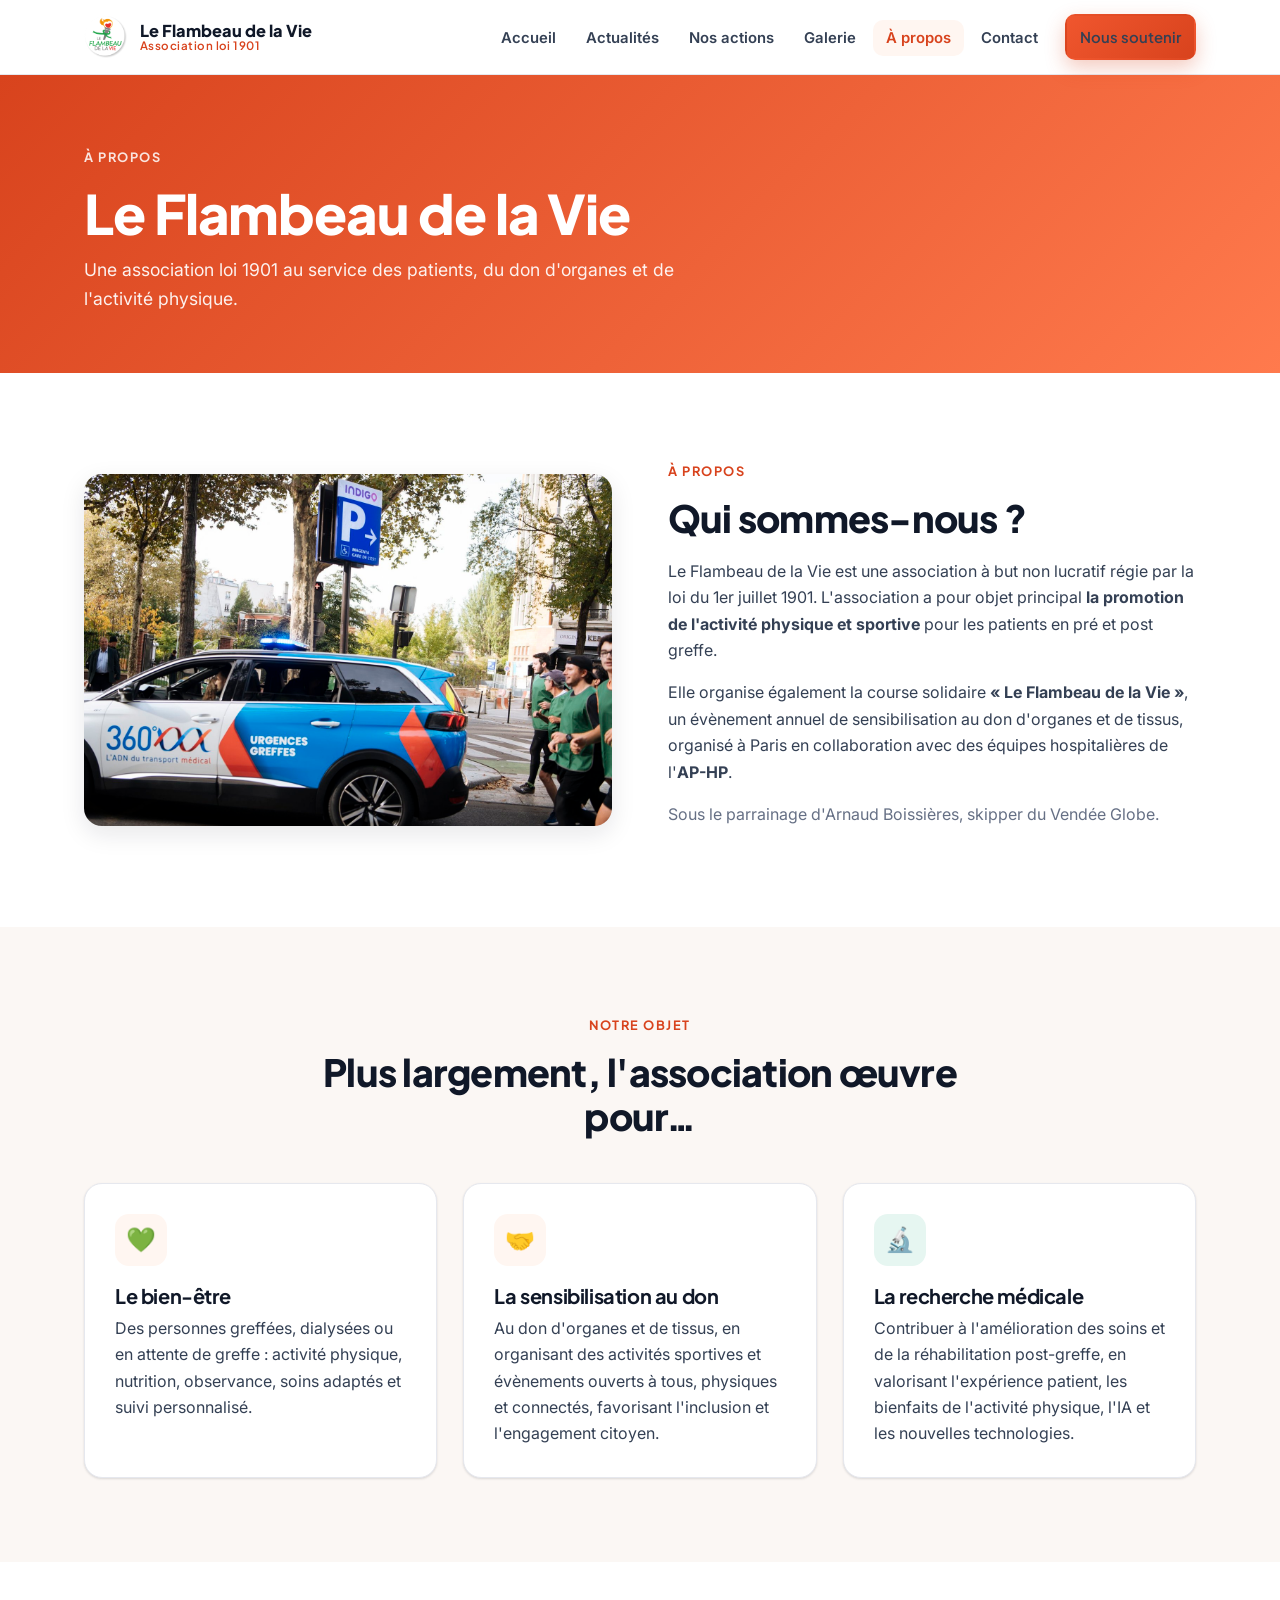
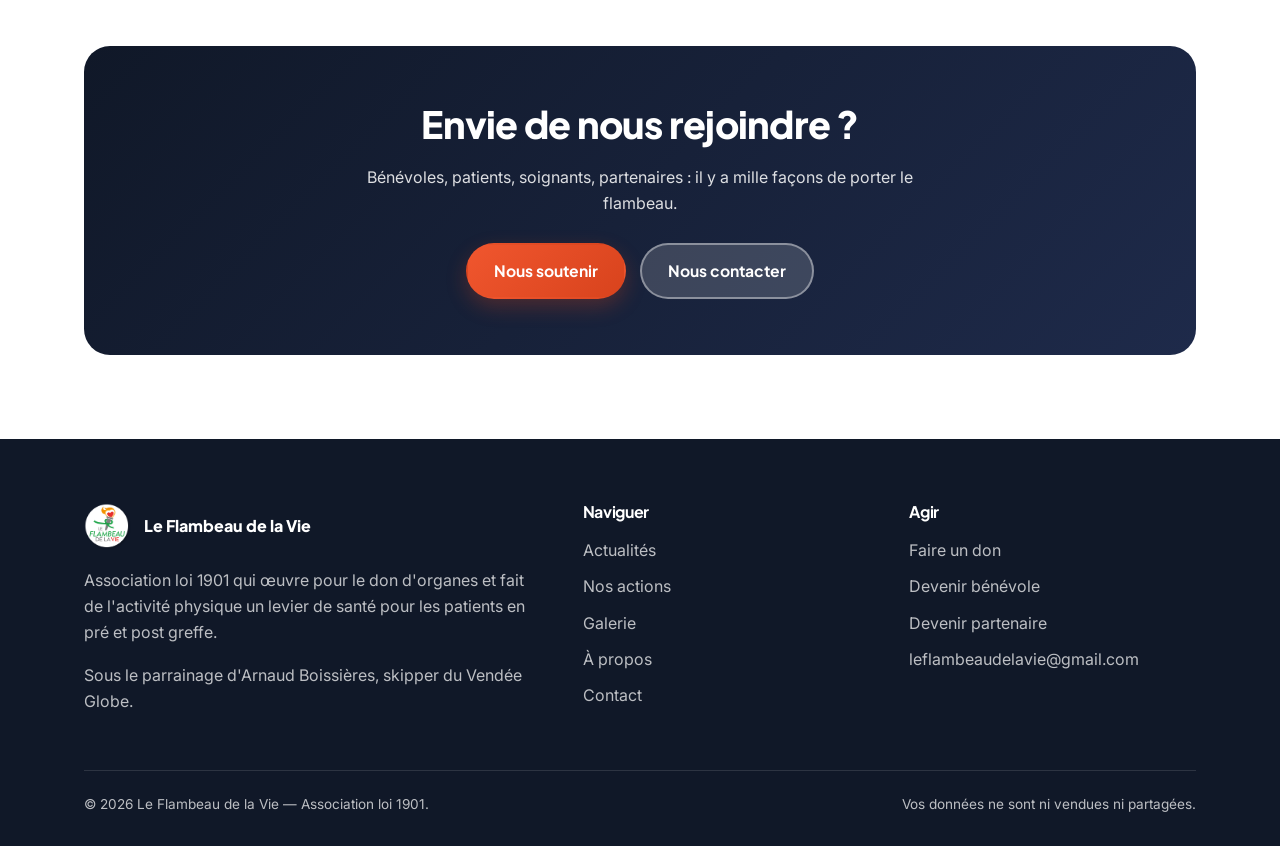
==== a-propos.html @ 1d59822c "Build modern static site for Le Flambeau de la Vie Rebuild leflambeaudelavie.fr as a responsive mult" ====
<!DOCTYPE html>
<html lang="fr">
<head>
<meta charset="UTF-8">
<meta name="viewport" content="width=device-width, initial-scale=1.0">
<title>À propos — Le Flambeau de la Vie</title>
<meta name="description" content="Le Flambeau de la Vie est une association loi 1901 dédiée à l'activité physique et au don d'organes pour les patients en pré et post greffe.">
<link rel="preconnect" href="https://fonts.googleapis.com">
<link rel="preconnect" href="https://fonts.gstatic.com" crossorigin>
<link href="https://fonts.googleapis.com/css2?family=Inter:wght@400;500;600;700&family=Plus+Jakarta+Sans:wght@600;700;800&display=swap" rel="stylesheet">
<link rel="stylesheet" href="assets/css/style.css">
<link rel="icon" href="assets/images/logo_Le_flambeau_de_la_vie_cercle.png">
</head>
<body>
<header class="site-header">
  <nav class="nav container">
    <a class="brand" href="index.html">
      <img src="assets/images/logo_Le_flambeau_de_la_vie_cercle.png" alt="Logo Le Flambeau de la Vie">
      <span>Le Flambeau de la Vie<small>Association loi 1901</small></span>
    </a>
    <button class="nav-toggle" aria-label="Menu"><span></span><span></span><span></span></button>
    <ul class="nav-links">
      <li><a href="index.html">Accueil</a></li>
      <li><a href="actualites.html">Actualités</a></li>
      <li><a href="actions.html">Nos actions</a></li>
      <li><a href="galerie.html">Galerie</a></li>
      <li><a href="a-propos.html" class="active">À propos</a></li>
      <li><a href="contact.html">Contact</a></li>
      <li class="nav-cta"><a class="btn btn--primary" href="nous-soutenir.html">Nous soutenir</a></li>
    </ul>
  </nav>
</header>
<section class="banner">
  <div class="container">
    <span class="eyebrow">À propos</span>
    <h1>Le Flambeau de la Vie</h1>
    <p>Une association loi 1901 au service des patients, du don d'organes et de l'activité physique.</p>
  </div>
</section>
<section class="section">
  <div class="container split reveal">
    <div class="split__media"><img src="assets/images/sans_titre_69_sur_209.jpg" alt="Course dans une rue de Paris"></div>
    <div>
      <span class="eyebrow">À propos</span>
      <h2>Qui sommes-nous ?</h2>
      <p>Le Flambeau de la Vie est une association à but non lucratif régie par la loi du 1er juillet 1901. L'association a pour objet principal <strong>la promotion de l'activité physique et sportive</strong> pour les patients en pré et post greffe.</p>
      <p>Elle organise également la course solidaire <strong>« Le Flambeau de la Vie »</strong>, un évènement annuel de sensibilisation au don d'organes et de tissus, organisé à Paris en collaboration avec des équipes hospitalières de l'<strong>AP-HP</strong>.</p>
      <p style="color:var(--ink-500);">Sous le parrainage d'Arnaud Boissières, skipper du Vendée Globe.</p>
    </div>
  </div>
</section>

<section class="section section--soft">
  <div class="container">
    <div class="center reveal" style="max-width:640px;margin:0 auto 46px;">
      <span class="eyebrow">Notre objet</span>
      <h2>Plus largement, l'association œuvre pour…</h2>
    </div>
    <div class="grid grid-3 reveal">
      <article class="card">
        <div class="icon">💚</div>
        <h3>Le bien-être</h3>
        <p>Des personnes greffées, dialysées ou en attente de greffe : activité physique, nutrition, observance, soins adaptés et suivi personnalisé.</p>
      </article>
      <article class="card">
        <div class="icon">🤝</div>
        <h3>La sensibilisation au don</h3>
        <p>Au don d'organes et de tissus, en organisant des activités sportives et évènements ouverts à tous, physiques et connectés, favorisant l'inclusion et l'engagement citoyen.</p>
      </article>
      <article class="card card--teal">
        <div class="icon">🔬</div>
        <h3>La recherche médicale</h3>
        <p>Contribuer à l'amélioration des soins et de la réhabilitation post-greffe, en valorisant l'expérience patient, les bienfaits de l'activité physique, l'IA et les nouvelles technologies.</p>
      </article>
    </div>
  </div>
</section>

<section class="section">
  <div class="container">
    <div class="cta-band reveal">
      <h2>Envie de nous rejoindre ?</h2>
      <p>Bénévoles, patients, soignants, partenaires : il y a mille façons de porter le flambeau.</p>
      <div class="hero__actions">
        <a class="btn btn--primary" href="nous-soutenir.html">Nous soutenir</a>
        <a class="btn btn--light" href="contact.html">Nous contacter</a>
      </div>
    </div>
  </div>
</section>
<footer class="site-footer">
  <div class="container">
    <div class="footer-grid">
      <div>
        <div class="footer-brand">
          <img src="assets/images/logo_Le_flambeau_de_la_vie_cercle.png" alt="Logo">
          <span>Le Flambeau de la Vie</span>
        </div>
        <p>Association loi 1901 qui œuvre pour le don d'organes et fait de l'activité physique un levier de santé pour les patients en pré et post greffe.</p>
        <p>Sous le parrainage d'Arnaud Boissières, skipper du Vendée Globe.</p>
      </div>
      <div>
        <h4>Naviguer</h4>
        <ul class="footer-links">
          <li><a href="actualites.html">Actualités</a></li>
          <li><a href="actions.html">Nos actions</a></li>
          <li><a href="galerie.html">Galerie</a></li>
          <li><a href="a-propos.html">À propos</a></li>
          <li><a href="contact.html">Contact</a></li>
        </ul>
      </div>
      <div>
        <h4>Agir</h4>
        <ul class="footer-links">
          <li><a href="nous-soutenir.html">Faire un don</a></li>
          <li><a href="nous-soutenir.html">Devenir bénévole</a></li>
          <li><a href="nous-soutenir.html">Devenir partenaire</a></li>
          <li><a href="mailto:leflambeaudelavie@gmail.com">leflambeaudelavie@gmail.com</a></li>
        </ul>
      </div>
    </div>
    <div class="footer-bottom">
      <span>© 2026 Le Flambeau de la Vie — Association loi 1901.</span>
      <span>Vos données ne sont ni vendues ni partagées.</span>
    </div>
  </div>
</footer>

<script src="assets/js/main.js"></script>
</body>
</html>
---- assets/css/style.css ----
/* ============================================================
   Le Flambeau de la Vie — Design System
   ============================================================ */
:root {
  /* Brand palette: torch warmth + health/vitality */
  --flame-500: #f0562e;
  --flame-600: #d8431d;
  --flame-400: #ff7a4d;
  --amber-400: #f9a825;
  --teal-600: #0e8f74;
  --teal-500: #14a889;
  --teal-50: #e6f6f1;

  --ink-900: #101828;
  --ink-700: #344054;
  --ink-500: #667085;
  --ink-300: #98a2b3;
  --line: #e6e8ee;

  --bg: #ffffff;
  --bg-soft: #fbf7f4;
  --bg-warm: #fff6f1;

  --radius: 18px;
  --radius-sm: 12px;
  --shadow-sm: 0 1px 2px rgba(16,24,40,.06), 0 1px 3px rgba(16,24,40,.08);
  --shadow-md: 0 8px 24px rgba(16,24,40,.10);
  --shadow-lg: 0 24px 60px rgba(16,24,40,.16);

  --maxw: 1160px;
  --font: "Inter", -apple-system, BlinkMacSystemFont, "Segoe UI", Roboto, Helvetica, Arial, sans-serif;
  --display: "Plus Jakarta Sans", var(--font);
}

* { box-sizing: border-box; }
html { scroll-behavior: smooth; }
body {
  margin: 0;
  font-family: var(--font);
  color: var(--ink-700);
  background: var(--bg);
  line-height: 1.65;
  -webkit-font-smoothing: antialiased;
}
img { max-width: 100%; display: block; }
a { color: var(--flame-600); text-decoration: none; }
a:hover { text-decoration: underline; }

h1, h2, h3, h4 { font-family: var(--display); color: var(--ink-900); line-height: 1.15; margin: 0 0 .5em; letter-spacing: -.02em; }
h1 { font-size: clamp(2.1rem, 5vw, 3.4rem); font-weight: 800; }
h2 { font-size: clamp(1.6rem, 3.4vw, 2.35rem); font-weight: 800; }
h3 { font-size: 1.25rem; font-weight: 700; }
p { margin: 0 0 1rem; }

.container { max-width: var(--maxw); margin: 0 auto; padding: 0 24px; }
.section { padding: 84px 0; }
.section--soft { background: var(--bg-soft); }
.section--warm { background: var(--bg-warm); }
.narrow { max-width: 760px; }
.center { text-align: center; }
.eyebrow {
  display: inline-block; font-family: var(--display); font-weight: 700;
  font-size: .8rem; letter-spacing: .12em; text-transform: uppercase;
  color: var(--flame-600); margin-bottom: 14px;
}
.lead { font-size: 1.16rem; color: var(--ink-700); }

/* ---------- Buttons ---------- */
.btn {
  display: inline-flex; align-items: center; gap: 8px;
  font-family: var(--display); font-weight: 700; font-size: .98rem;
  padding: 13px 26px; border-radius: 999px; border: 2px solid transparent;
  cursor: pointer; transition: transform .15s ease, box-shadow .2s ease, background .2s ease;
  text-decoration: none;
}
.btn:hover { text-decoration: none; transform: translateY(-2px); }
.btn--primary { background: linear-gradient(135deg, var(--flame-500), var(--flame-600)); color: #fff; box-shadow: 0 8px 20px rgba(216,67,29,.28); }
.btn--ghost { background: #fff; color: var(--ink-900); border-color: var(--line); box-shadow: var(--shadow-sm); }
.btn--teal { background: linear-gradient(135deg, var(--teal-500), var(--teal-600)); color: #fff; box-shadow: 0 8px 20px rgba(14,143,116,.25); }
.btn--light { background: rgba(255,255,255,.16); color: #fff; border-color: rgba(255,255,255,.4); }
.btn--light:hover { background: rgba(255,255,255,.28); }

/* ---------- Header / Nav ---------- */
.site-header {
  position: sticky; top: 0; z-index: 50;
  background: rgba(255,255,255,.86); backdrop-filter: saturate(180%) blur(12px);
  border-bottom: 1px solid var(--line);
}
.nav { display: flex; align-items: center; justify-content: space-between; height: 74px; }
.brand { display: flex; align-items: center; gap: 12px; font-family: var(--display); font-weight: 800; color: var(--ink-900); }
.brand img { width: 44px; height: 44px; border-radius: 50%; }
.brand span { font-size: 1.02rem; line-height: 1.1; }
.brand small { display: block; font-weight: 600; font-size: .72rem; color: var(--flame-600); letter-spacing: .04em; }
.nav-links { display: flex; align-items: center; gap: 4px; list-style: none; margin: 0; padding: 0; }
.nav-links a {
  color: var(--ink-700); font-weight: 600; font-size: .93rem;
  padding: 9px 13px; border-radius: 10px; transition: background .15s, color .15s;
}
.nav-links a:hover, .nav-links a.active { background: var(--bg-warm); color: var(--flame-600); text-decoration: none; }
.nav-cta { margin-left: 10px; }
.nav-toggle { display: none; background: none; border: 0; cursor: pointer; padding: 8px; }
.nav-toggle span { display: block; width: 24px; height: 2px; background: var(--ink-900); margin: 5px 0; border-radius: 2px; transition: .3s; }

@media (max-width: 940px) {
  .nav-toggle { display: block; }
  .nav-links {
    position: absolute; top: 74px; left: 0; right: 0;
    flex-direction: column; align-items: stretch; gap: 0;
    background: #fff; border-bottom: 1px solid var(--line);
    padding: 12px 24px 24px; box-shadow: var(--shadow-md);
    transform: translateY(-12px); opacity: 0; pointer-events: none; transition: .25s;
  }
  .nav-links.open { transform: translateY(0); opacity: 1; pointer-events: auto; }
  .nav-links a { padding: 13px 12px; border-radius: 10px; }
  .nav-cta { margin: 10px 0 0; }
  .nav-cta .btn { width: 100%; justify-content: center; }
}

/* ---------- Hero ---------- */
.hero { position: relative; overflow: hidden; background: var(--ink-900); color: #fff; }
.hero__bg { position: absolute; inset: 0; }
.hero__bg img { width: 100%; height: 100%; object-fit: cover; opacity: .5; }
.hero__overlay { position: absolute; inset: 0; background: linear-gradient(115deg, rgba(16,24,40,.92) 20%, rgba(216,67,29,.55) 100%); }
.hero__inner { position: relative; padding: 110px 0 96px; max-width: 720px; }
.hero h1 { color: #fff; }
.hero p { color: rgba(255,255,255,.9); font-size: 1.18rem; }
.hero .badge-row { display: flex; align-items: center; gap: 16px; margin-bottom: 24px; flex-wrap: wrap; }
.pill {
  display: inline-flex; align-items: center; gap: 8px; background: rgba(255,255,255,.12);
  border: 1px solid rgba(255,255,255,.28); color: #fff; padding: 7px 15px; border-radius: 999px;
  font-size: .85rem; font-weight: 600; backdrop-filter: blur(4px);
}
.hero__actions { display: flex; gap: 14px; flex-wrap: wrap; margin-top: 30px; }

/* ---------- Page banner (interior pages) ---------- */
.banner { background: linear-gradient(135deg, var(--flame-600), var(--flame-400)); color: #fff; padding: 68px 0 60px; }
.banner .eyebrow { color: rgba(255,255,255,.85); }
.banner h1 { color: #fff; margin-bottom: 10px; }
.banner p { color: rgba(255,255,255,.92); max-width: 640px; font-size: 1.1rem; margin: 0; }

/* ---------- Grid / Cards ---------- */
.grid { display: grid; gap: 26px; }
.grid-2 { grid-template-columns: repeat(2, 1fr); }
.grid-3 { grid-template-columns: repeat(3, 1fr); }
.grid-4 { grid-template-columns: repeat(4, 1fr); }
@media (max-width: 900px) { .grid-3, .grid-4 { grid-template-columns: repeat(2,1fr); } }
@media (max-width: 620px) { .grid-2, .grid-3, .grid-4 { grid-template-columns: 1fr; } }

.card {
  background: #fff; border: 1px solid var(--line); border-radius: var(--radius);
  padding: 30px; box-shadow: var(--shadow-sm); transition: transform .2s ease, box-shadow .2s ease;
  height: 100%;
}
.card:hover { transform: translateY(-4px); box-shadow: var(--shadow-md); }
.card .icon {
  width: 52px; height: 52px; border-radius: 14px; display: grid; place-items: center;
  font-size: 1.5rem; margin-bottom: 18px; background: var(--bg-warm); color: var(--flame-600);
}
.card--teal .icon { background: var(--teal-50); color: var(--teal-600); }
.card h3 { margin-bottom: 8px; }
.card p:last-child { margin-bottom: 0; }
.card a.more { font-family: var(--display); font-weight: 700; font-size: .92rem; display: inline-flex; gap: 6px; margin-top: 10px; }

/* pillar cards with number */
.pillar { position: relative; }
.pillar .num { font-family: var(--display); font-weight: 800; font-size: 2.4rem; color: var(--flame-400); opacity: .35; line-height: 1; margin-bottom: 8px; }

/* ---------- Split feature ---------- */
.split { display: grid; grid-template-columns: 1fr 1fr; gap: 56px; align-items: center; }
.split.reverse .split__media { order: 2; }
.split__media img { border-radius: var(--radius); box-shadow: var(--shadow-md); width: 100%; object-fit: cover; }
@media (max-width: 860px) { .split { grid-template-columns: 1fr; gap: 32px; } .split.reverse .split__media { order: 0; } }

/* ---------- News ---------- */
.news-card { display: flex; flex-direction: column; overflow: hidden; padding: 0; }
.news-card img { aspect-ratio: 16/10; object-fit: cover; width: 100%; }
.news-card .body { padding: 24px; display: flex; flex-direction: column; flex: 1; }
.tag { align-self: flex-start; font-family: var(--display); font-weight: 700; font-size: .72rem; text-transform: uppercase; letter-spacing: .08em; color: var(--teal-600); background: var(--teal-50); padding: 5px 11px; border-radius: 999px; margin-bottom: 12px; }
.news-card h3 { font-size: 1.12rem; }

/* ---------- Gallery ---------- */
.gallery { columns: 3; column-gap: 18px; }
.gallery img { width: 100%; border-radius: var(--radius-sm); margin-bottom: 18px; box-shadow: var(--shadow-sm); transition: transform .25s; }
.gallery img:hover { transform: scale(1.02); }
@media (max-width: 820px) { .gallery { columns: 2; } }
@media (max-width: 520px) { .gallery { columns: 1; } }

/* ---------- Chips / lists ---------- */
.chips { display: flex; flex-wrap: wrap; gap: 10px; margin: 18px 0; padding: 0; list-style: none; }
.chips li { background: #fff; border: 1px solid var(--line); border-radius: 999px; padding: 8px 16px; font-weight: 600; font-size: .9rem; color: var(--ink-700); box-shadow: var(--shadow-sm); }
.checklist { list-style: none; padding: 0; margin: 18px 0; }
.checklist li { position: relative; padding-left: 34px; margin-bottom: 14px; }
.checklist li::before { content: "✓"; position: absolute; left: 0; top: 0; width: 24px; height: 24px; background: var(--teal-50); color: var(--teal-600); border-radius: 50%; display: grid; place-items: center; font-weight: 800; font-size: .8rem; }

/* ---------- Stats ---------- */
.stats { display: grid; grid-template-columns: repeat(3,1fr); gap: 20px; }
.stat { text-align: center; }
.stat b { font-family: var(--display); font-size: 2.4rem; font-weight: 800; color: var(--flame-600); display: block; }
@media (max-width: 620px){ .stats { grid-template-columns: 1fr; } }

/* ---------- Partner logos ---------- */
.logos { display: flex; flex-wrap: wrap; align-items: center; justify-content: center; gap: 40px; }
.logos img { max-height: 62px; width: auto; filter: grayscale(1); opacity: .7; transition: .25s; }
.logos img:hover { filter: none; opacity: 1; }

/* ---------- CTA band ---------- */
.cta-band { background: linear-gradient(135deg, var(--ink-900), #1e2a4a); color: #fff; border-radius: 26px; padding: 56px; text-align: center; }
.cta-band h2 { color: #fff; }
.cta-band p { color: rgba(255,255,255,.85); max-width: 560px; margin: 0 auto 26px; }
.cta-band .hero__actions { justify-content: center; margin-top: 0; }
@media (max-width: 620px){ .cta-band { padding: 40px 24px; } }

/* ---------- Contact ---------- */
.contact-grid { display: grid; grid-template-columns: 1fr 1fr; gap: 48px; align-items: start; }
@media (max-width: 820px){ .contact-grid { grid-template-columns: 1fr; } }
.field { margin-bottom: 18px; }
.field label { display: block; font-weight: 600; font-size: .9rem; margin-bottom: 6px; color: var(--ink-900); }
.field input, .field textarea {
  width: 100%; padding: 13px 15px; border: 1px solid var(--line); border-radius: var(--radius-sm);
  font-family: var(--font); font-size: 1rem; color: var(--ink-900); background: #fff; transition: border .15s, box-shadow .15s;
}
.field input:focus, .field textarea:focus { outline: none; border-color: var(--flame-400); box-shadow: 0 0 0 3px rgba(240,86,46,.15); }
.info-item { display: flex; gap: 16px; margin-bottom: 22px; align-items: flex-start; }
.info-item .ic { flex: none; width: 46px; height: 46px; border-radius: 12px; background: var(--bg-warm); color: var(--flame-600); display: grid; place-items: center; font-size: 1.2rem; }
.info-item b { display: block; color: var(--ink-900); font-family: var(--display); }
.notice { background: var(--teal-50); border: 1px solid #c9ebe1; border-radius: var(--radius-sm); padding: 16px 18px; font-size: .92rem; color: var(--ink-700); }

/* ---------- Footer ---------- */
.site-footer { background: var(--ink-900); color: rgba(255,255,255,.72); padding: 64px 0 30px; }
.footer-grid { display: grid; grid-template-columns: 1.6fr 1fr 1fr; gap: 40px; margin-bottom: 40px; }
@media (max-width: 780px){ .footer-grid { grid-template-columns: 1fr; gap: 28px; } }
.site-footer h4 { color: #fff; font-size: 1rem; margin-bottom: 16px; }
.site-footer a { color: rgba(255,255,255,.72); }
.site-footer a:hover { color: #fff; }
.footer-links { list-style: none; padding: 0; margin: 0; }
.footer-links li { margin-bottom: 10px; }
.footer-brand { display: flex; align-items: center; gap: 12px; margin-bottom: 16px; }
.footer-brand img { width: 48px; height: 48px; border-radius: 50%; }
.footer-brand span { font-family: var(--display); font-weight: 800; color: #fff; }
.footer-bottom { border-top: 1px solid rgba(255,255,255,.12); padding-top: 22px; display: flex; justify-content: space-between; flex-wrap: wrap; gap: 12px; font-size: .85rem; }

/* reveal animation */
.reveal { opacity: 0; transform: translateY(24px); transition: opacity .6s ease, transform .6s ease; }
.reveal.in { opacity: 1; transform: none; }
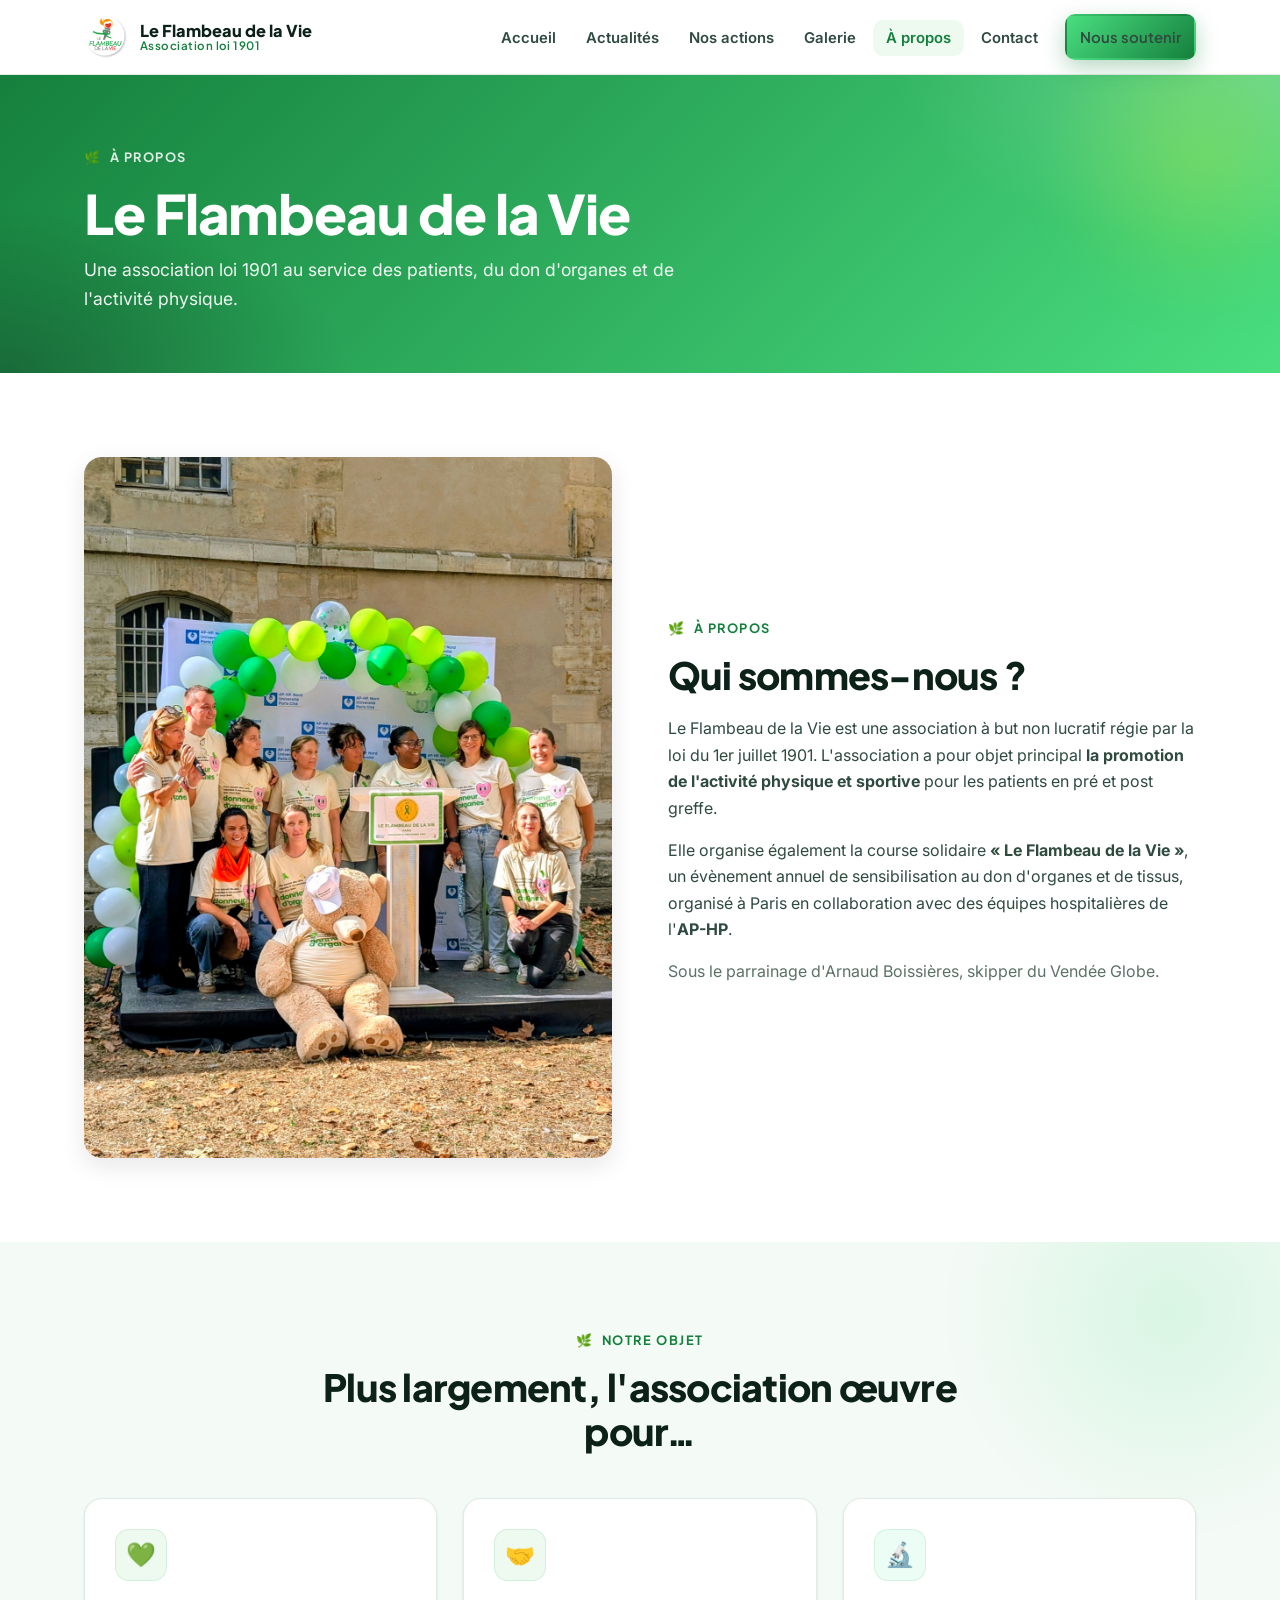
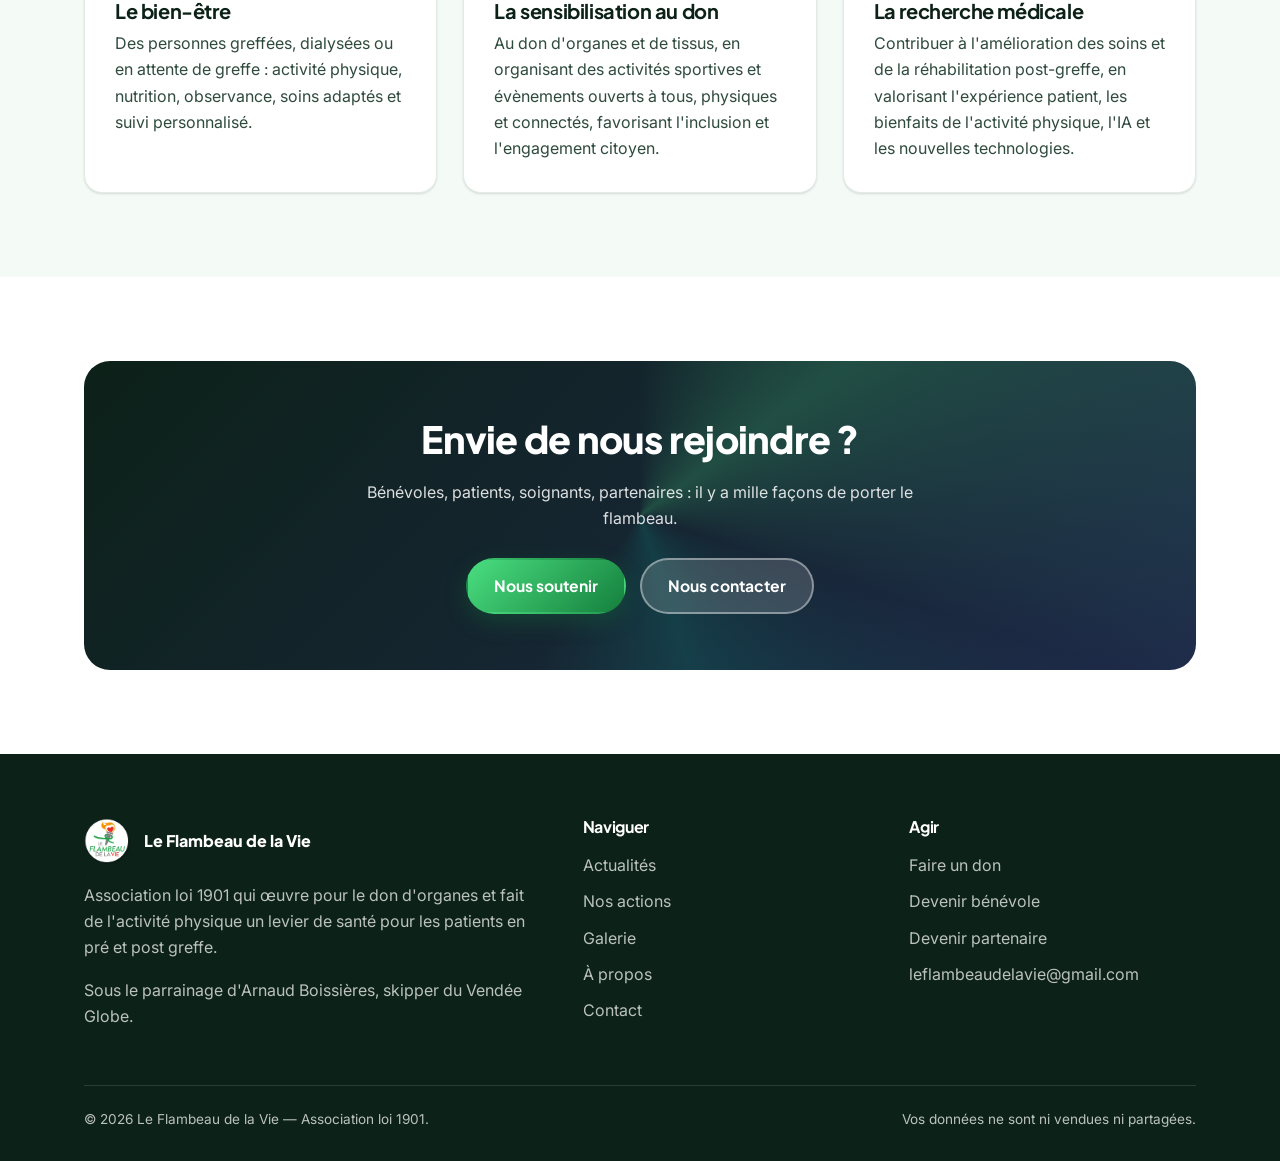
==== commit 2162680f: "Add real event photos from runs/ across the site - Optimize & rename 4 event photos (hero banner, Ei" ====
--- a/a-propos.html
+++ b/a-propos.html
@@ -39,7 +39,7 @@
 </section>
 <section class="section">
   <div class="container split reveal">
-    <div class="split__media"><img src="assets/images/sans_titre_69_sur_209.jpg" alt="Course dans une rue de Paris"></div>
+    <div class="split__media"><img src="assets/images/runs/equipe-ballons.jpg" alt="L'équipe et les bénévoles du Flambeau de la Vie"></div>
     <div>
       <span class="eyebrow">À propos</span>
       <h2>Qui sommes-nous ?</h2>
--- a/assets/css/style.css
+++ b/assets/css/style.css
@@ -2,24 +2,25 @@
    Le Flambeau de la Vie — Design System
    ============================================================ */
 :root {
-  /* Brand palette: torch warmth + health/vitality */
-  --flame-500: #f0562e;
-  --flame-600: #d8431d;
-  --flame-400: #ff7a4d;
-  --amber-400: #f9a825;
-  --teal-600: #0e8f74;
-  --teal-500: #14a889;
-  --teal-50: #e6f6f1;
-
-  --ink-900: #101828;
-  --ink-700: #344054;
-  --ink-500: #667085;
-  --ink-300: #98a2b3;
-  --line: #e6e8ee;
+  /* Brand palette: green / vitality & nature */
+  --flame-500: #16a34a;   /* primary green */
+  --flame-600: #15803d;   /* deep green    */
+  --flame-400: #4ade80;   /* light green   */
+  --amber-400: #a3e635;   /* lime accent   */
+  --emerald-700: #047857;
+  --teal-600: #0d9488;
+  --teal-500: #14b8a6;
+  --teal-50: #ecfdf5;
+
+  --ink-900: #0c2118;     /* deep green-ink */
+  --ink-700: #2f4a3e;
+  --ink-500: #5b7267;
+  --ink-300: #9db3a8;
+  --line: #e2ece6;
 
   --bg: #ffffff;
-  --bg-soft: #fbf7f4;
-  --bg-warm: #fff6f1;
+  --bg-soft: #f4faf6;
+  --bg-warm: #eefaf0;
 
   --radius: 18px;
   --radius-sm: 12px;
@@ -74,7 +75,7 @@
   text-decoration: none;
 }
 .btn:hover { text-decoration: none; transform: translateY(-2px); }
-.btn--primary { background: linear-gradient(135deg, var(--flame-500), var(--flame-600)); color: #fff; box-shadow: 0 8px 20px rgba(216,67,29,.28); }
+.btn--primary { background: linear-gradient(135deg, var(--flame-400), var(--flame-600)); color: #fff; box-shadow: 0 8px 22px rgba(21,128,61,.30); }
 .btn--ghost { background: #fff; color: var(--ink-900); border-color: var(--line); box-shadow: var(--shadow-sm); }
 .btn--teal { background: linear-gradient(135deg, var(--teal-500), var(--teal-600)); color: #fff; box-shadow: 0 8px 20px rgba(14,143,116,.25); }
 .btn--light { background: rgba(255,255,255,.16); color: #fff; border-color: rgba(255,255,255,.4); }
@@ -120,7 +121,7 @@
 .hero { position: relative; overflow: hidden; background: var(--ink-900); color: #fff; }
 .hero__bg { position: absolute; inset: 0; }
 .hero__bg img { width: 100%; height: 100%; object-fit: cover; opacity: .5; }
-.hero__overlay { position: absolute; inset: 0; background: linear-gradient(115deg, rgba(16,24,40,.92) 20%, rgba(216,67,29,.55) 100%); }
+.hero__overlay { position: absolute; inset: 0; background: linear-gradient(115deg, rgba(12,33,24,.94) 18%, rgba(21,128,61,.62) 78%, rgba(74,222,128,.45) 100%); }
 .hero__inner { position: relative; padding: 110px 0 96px; max-width: 720px; }
 .hero h1 { color: #fff; }
 .hero p { color: rgba(255,255,255,.9); font-size: 1.18rem; }
@@ -219,7 +220,7 @@
   width: 100%; padding: 13px 15px; border: 1px solid var(--line); border-radius: var(--radius-sm);
   font-family: var(--font); font-size: 1rem; color: var(--ink-900); background: #fff; transition: border .15s, box-shadow .15s;
 }
-.field input:focus, .field textarea:focus { outline: none; border-color: var(--flame-400); box-shadow: 0 0 0 3px rgba(240,86,46,.15); }
+.field input:focus, .field textarea:focus { outline: none; border-color: var(--flame-400); box-shadow: 0 0 0 3px rgba(22,163,74,.16); }
 .info-item { display: flex; gap: 16px; margin-bottom: 22px; align-items: flex-start; }
 .info-item .ic { flex: none; width: 46px; height: 46px; border-radius: 12px; background: var(--bg-warm); color: var(--flame-600); display: grid; place-items: center; font-size: 1.2rem; }
 .info-item b { display: block; color: var(--ink-900); font-family: var(--display); }
@@ -240,5 +241,127 @@
 .footer-bottom { border-top: 1px solid rgba(255,255,255,.12); padding-top: 22px; display: flex; justify-content: space-between; flex-wrap: wrap; gap: 12px; font-size: .85rem; }
 
 /* reveal animation */
-.reveal { opacity: 0; transform: translateY(24px); transition: opacity .6s ease, transform .6s ease; }
+.reveal { opacity: 0; transform: translateY(28px) scale(.985); transition: opacity .7s cubic-bezier(.16,.84,.44,1), transform .7s cubic-bezier(.16,.84,.44,1); }
 .reveal.in { opacity: 1; transform: none; }
+.reveal[data-delay="1"]{ transition-delay:.08s } .reveal[data-delay="2"]{ transition-delay:.16s } .reveal[data-delay="3"]{ transition-delay:.24s }
+
+/* ============================================================
+   Modern effects layer — green theme
+   ============================================================ */
+
+/* Gradient text accent */
+.grad-text {
+  background: linear-gradient(100deg, var(--flame-400), var(--emerald-700) 60%, var(--teal-500));
+  -webkit-background-clip: text; background-clip: text; color: transparent;
+}
+
+/* Section eyebrow gets a little leaf dot */
+.eyebrow::before { content: "🌿"; margin-right: 8px; filter: saturate(1.2); }
+
+/* --- Animated aurora hero --- */
+.hero { isolation: isolate; }
+.hero__overlay::after {
+  content: ""; position: absolute; inset: -20%;
+  background:
+    radial-gradient(40% 55% at 15% 20%, rgba(74,222,128,.45), transparent 60%),
+    radial-gradient(45% 50% at 85% 80%, rgba(13,148,136,.5), transparent 60%),
+    radial-gradient(35% 40% at 60% 15%, rgba(163,230,53,.3), transparent 60%);
+  filter: blur(10px); mix-blend-mode: screen;
+  animation: auroraFloat 16s ease-in-out infinite alternate;
+}
+@keyframes auroraFloat {
+  0%   { transform: translate3d(0,0,0) scale(1); }
+  50%  { transform: translate3d(3%,-2%,0) scale(1.08); }
+  100% { transform: translate3d(-3%,2%,0) scale(1.04); }
+}
+.hero__bg img { animation: heroZoom 22s ease-out forwards; }
+@keyframes heroZoom { from { transform: scale(1.12); } to { transform: scale(1); } }
+.hero__inner > * { animation: heroRise .9s cubic-bezier(.16,.84,.44,1) both; }
+.hero__inner > *:nth-child(2){ animation-delay:.08s } .hero__inner > *:nth-child(3){ animation-delay:.16s } .hero__inner > *:nth-child(4){ animation-delay:.24s }
+@keyframes heroRise { from { opacity:0; transform: translateY(22px); } to { opacity:1; transform:none; } }
+
+/* Frosted pills shimmer */
+.pill { transition: background .25s, transform .25s; }
+.pill:hover { transform: translateY(-2px); background: rgba(255,255,255,.22); }
+
+/* --- Button shine sweep --- */
+.btn { position: relative; overflow: hidden; }
+.btn::after {
+  content: ""; position: absolute; top: 0; left: -130%; width: 60%; height: 100%;
+  background: linear-gradient(100deg, transparent, rgba(255,255,255,.45), transparent);
+  transform: skewX(-20deg); transition: left .6s ease;
+}
+.btn:hover::after { left: 130%; }
+.btn--primary:hover { box-shadow: 0 12px 30px rgba(21,128,61,.42); }
+.btn--teal:hover { box-shadow: 0 12px 30px rgba(13,148,136,.4); }
+
+/* --- Cards: green glow + gradient top border on hover --- */
+.card { position: relative; overflow: hidden; }
+.card::before {
+  content: ""; position: absolute; inset: 0 0 auto 0; height: 4px;
+  background: linear-gradient(90deg, var(--flame-400), var(--emerald-700), var(--teal-500));
+  transform: scaleX(0); transform-origin: left; transition: transform .4s ease;
+}
+.card:hover::before { transform: scaleX(1); }
+.card:hover { box-shadow: 0 20px 44px rgba(4,120,87,.16); border-color: #c9e7d6; }
+.card .icon { transition: transform .3s ease; box-shadow: inset 0 0 0 1px rgba(22,163,74,.12); }
+.card:hover .icon { transform: rotate(-6deg) scale(1.08); }
+
+/* News image zoom */
+.news-card img { transition: transform .5s ease; }
+.news-card:hover img { transform: scale(1.06); }
+
+/* --- Banner mesh backdrop --- */
+.banner { position: relative; overflow: hidden; }
+.banner::before {
+  content: ""; position: absolute; inset: 0;
+  background:
+    radial-gradient(60% 120% at 100% 0%, rgba(255,255,255,.22), transparent 50%),
+    radial-gradient(50% 100% at 0% 100%, rgba(12,33,24,.35), transparent 55%);
+}
+.banner::after {
+  content: ""; position: absolute; right: -80px; top: -80px; width: 320px; height: 320px;
+  background: radial-gradient(circle, rgba(163,230,53,.35), transparent 70%);
+  border-radius: 50%; filter: blur(20px); animation: auroraFloat 14s ease-in-out infinite alternate;
+}
+.banner .container { position: relative; z-index: 1; }
+
+/* --- Soft/warm sections get organic blobs --- */
+.section--soft, .section--warm { position: relative; overflow: hidden; }
+.section--soft::before, .section--warm::before {
+  content: ""; position: absolute; width: 460px; height: 460px; border-radius: 50%;
+  background: radial-gradient(circle, rgba(74,222,128,.16), transparent 70%);
+  top: -160px; right: -120px; pointer-events: none; z-index: 0;
+}
+.section--warm::before { background: radial-gradient(circle, rgba(20,184,166,.15), transparent 70%); left: -140px; right: auto; top: auto; bottom: -180px; }
+.section--soft > .container, .section--warm > .container { position: relative; z-index: 1; }
+
+/* --- CTA band: animated conic sheen --- */
+.cta-band { position: relative; overflow: hidden; }
+.cta-band::before {
+  content: ""; position: absolute; inset: -50%;
+  background: conic-gradient(from 0deg, transparent, rgba(74,222,128,.22), transparent 30%, rgba(13,148,136,.22), transparent 60%);
+  animation: spin 18s linear infinite;
+}
+.cta-band > * { position: relative; z-index: 1; }
+@keyframes spin { to { transform: rotate(1turn); } }
+
+/* --- Gallery: rounded hover lift --- */
+.gallery img { transition: transform .35s ease, box-shadow .35s ease; }
+.gallery img:hover { transform: translateY(-6px) scale(1.02); box-shadow: 0 18px 40px rgba(4,120,87,.22); }
+
+/* Partner logos tint green on hover */
+.logos img:hover { filter: none; }
+
+/* Checklist check pops */
+.checklist li::before { box-shadow: 0 4px 10px rgba(20,184,166,.25); }
+
+/* Links underline slide */
+.more { position: relative; }
+.more:hover { text-decoration: none; }
+
+/* Respect reduced motion */
+@media (prefers-reduced-motion: reduce) {
+  *, .hero__bg img, .cta-band::before, .banner::after, .hero__overlay::after { animation: none !important; transition: none !important; }
+  .reveal { opacity: 1; transform: none; }
+}
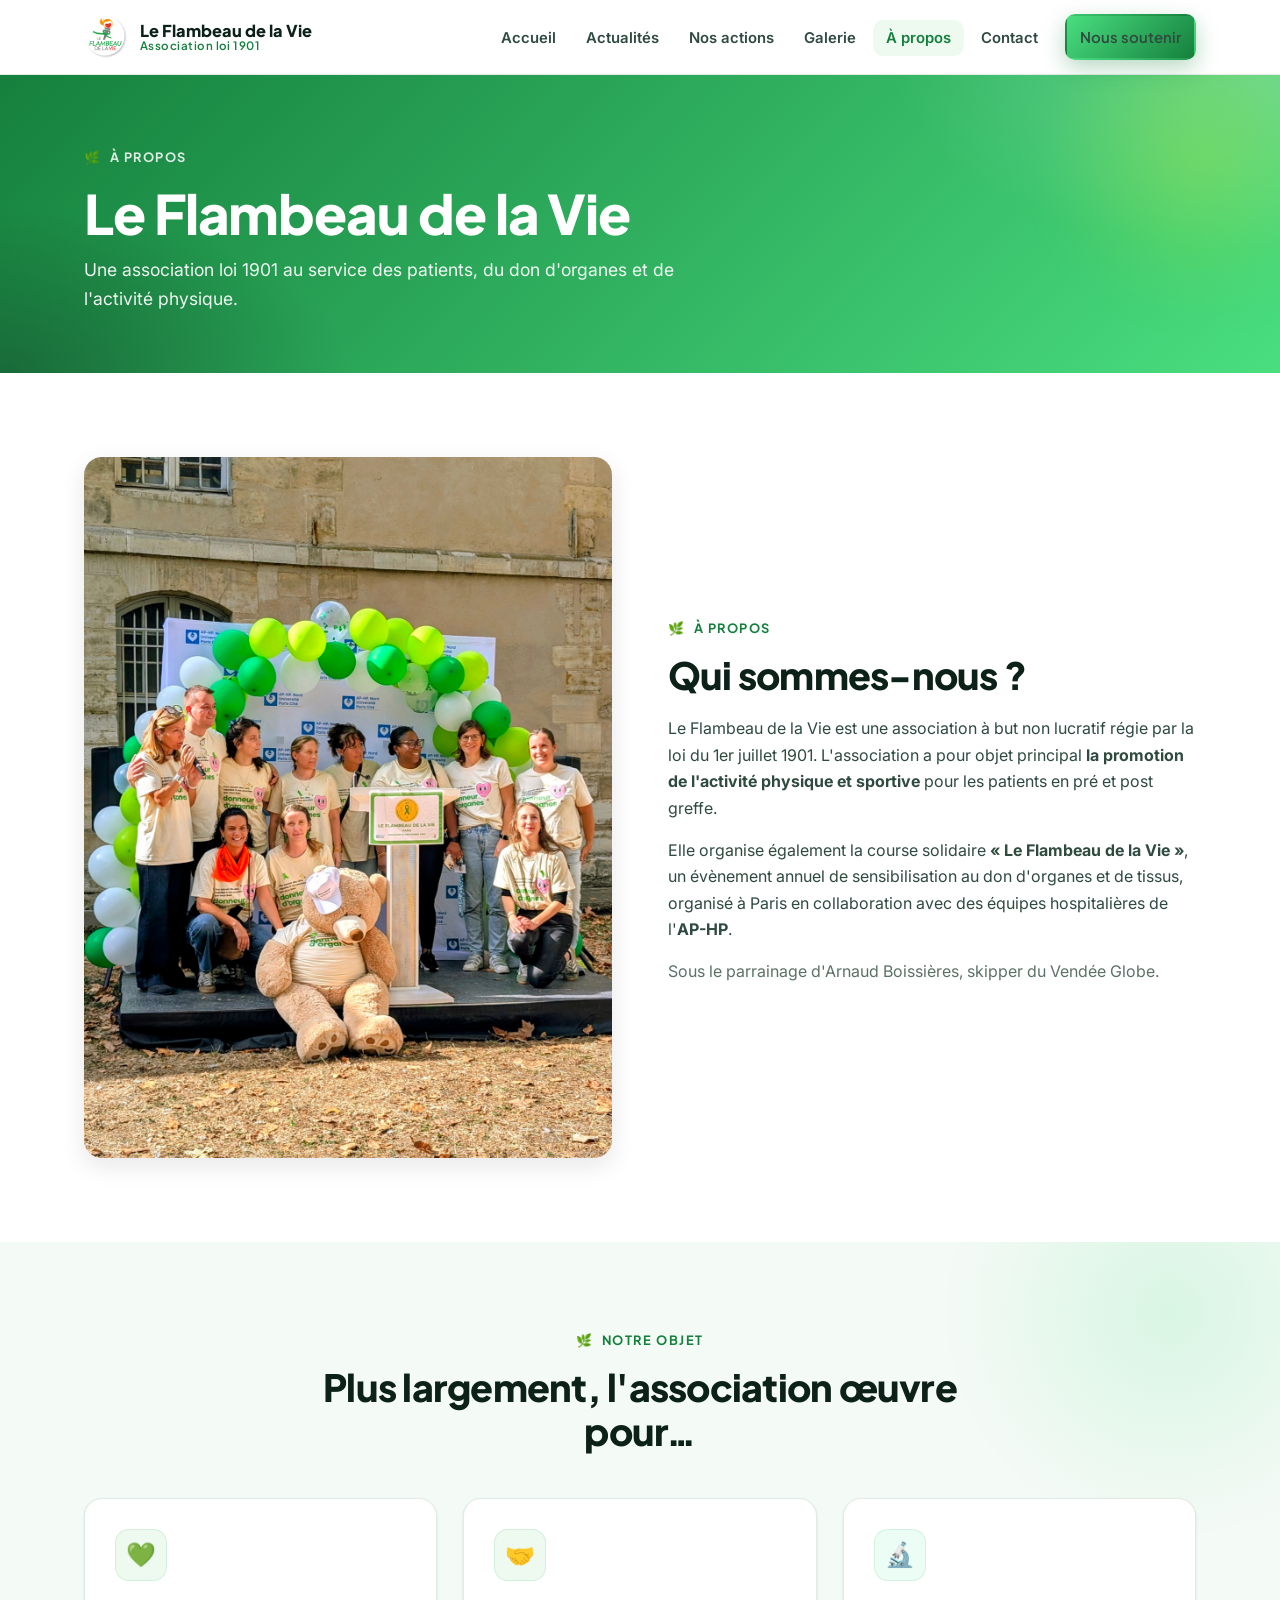
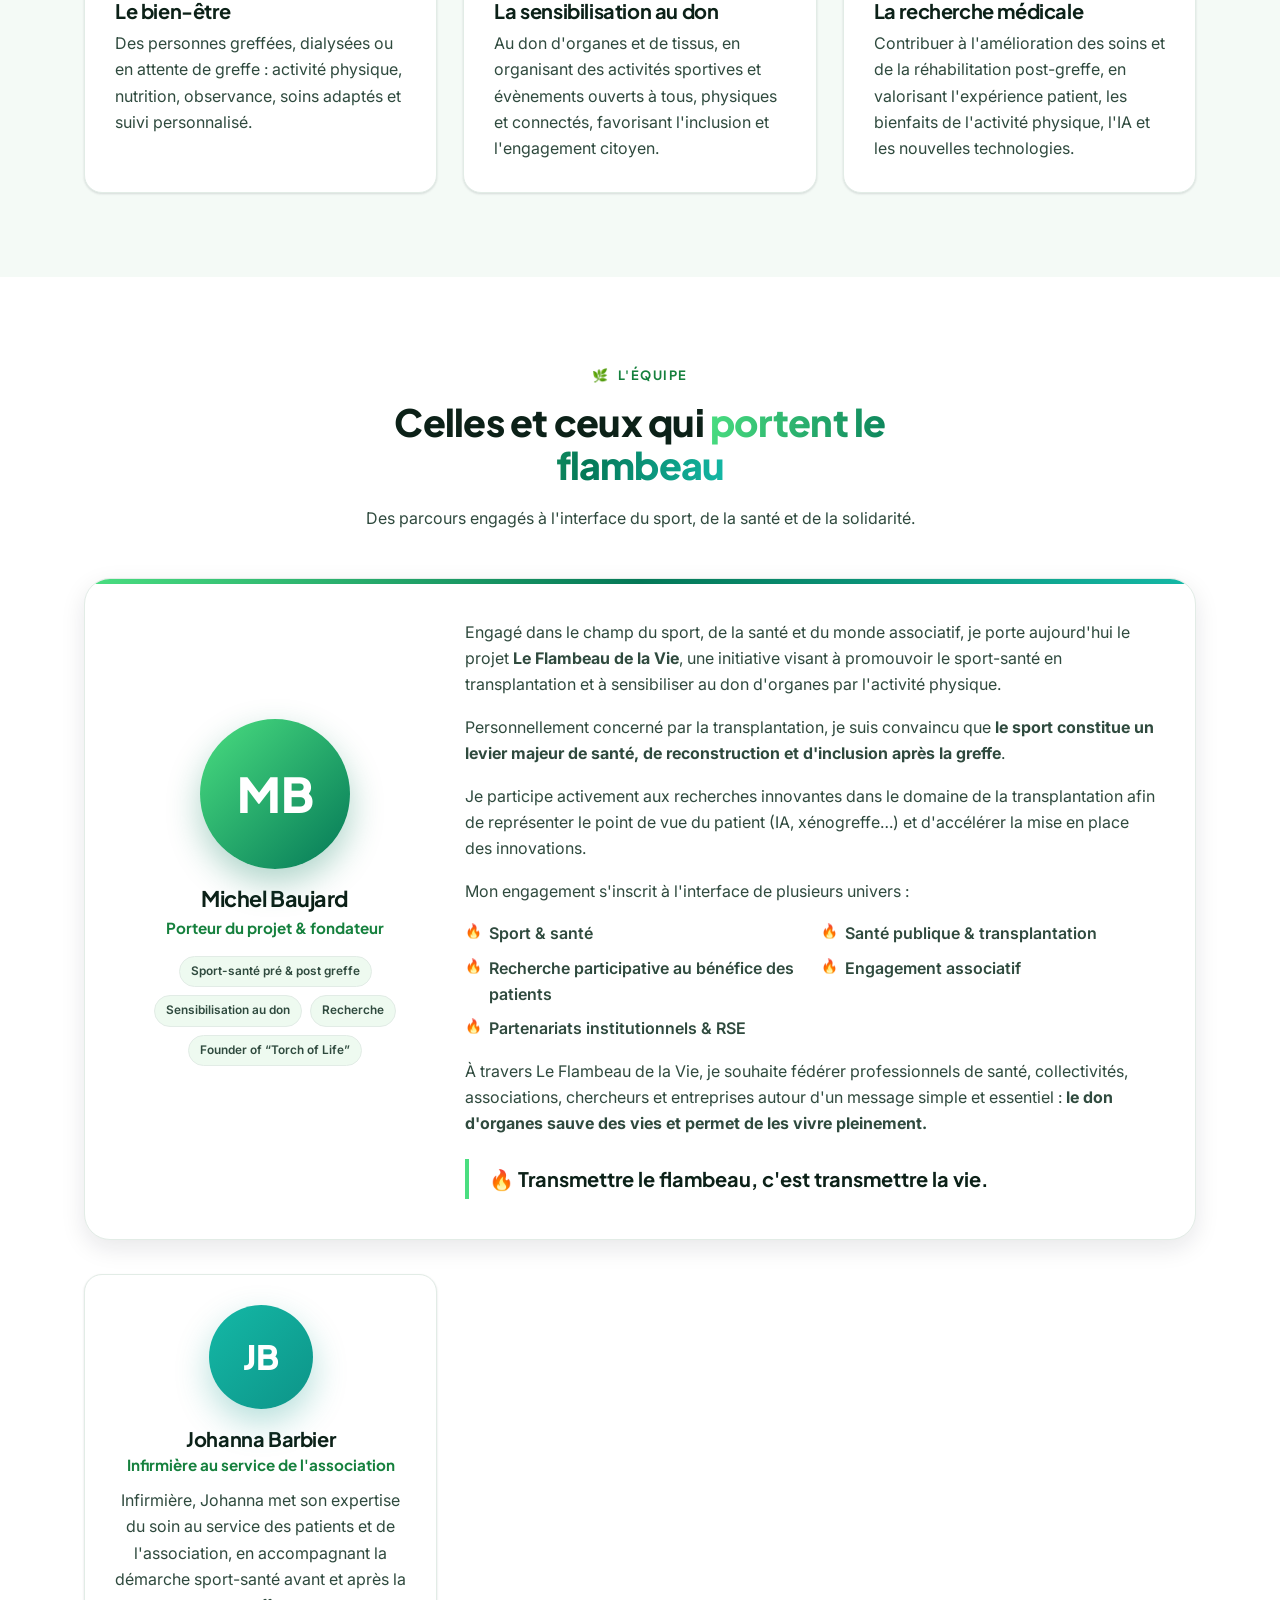
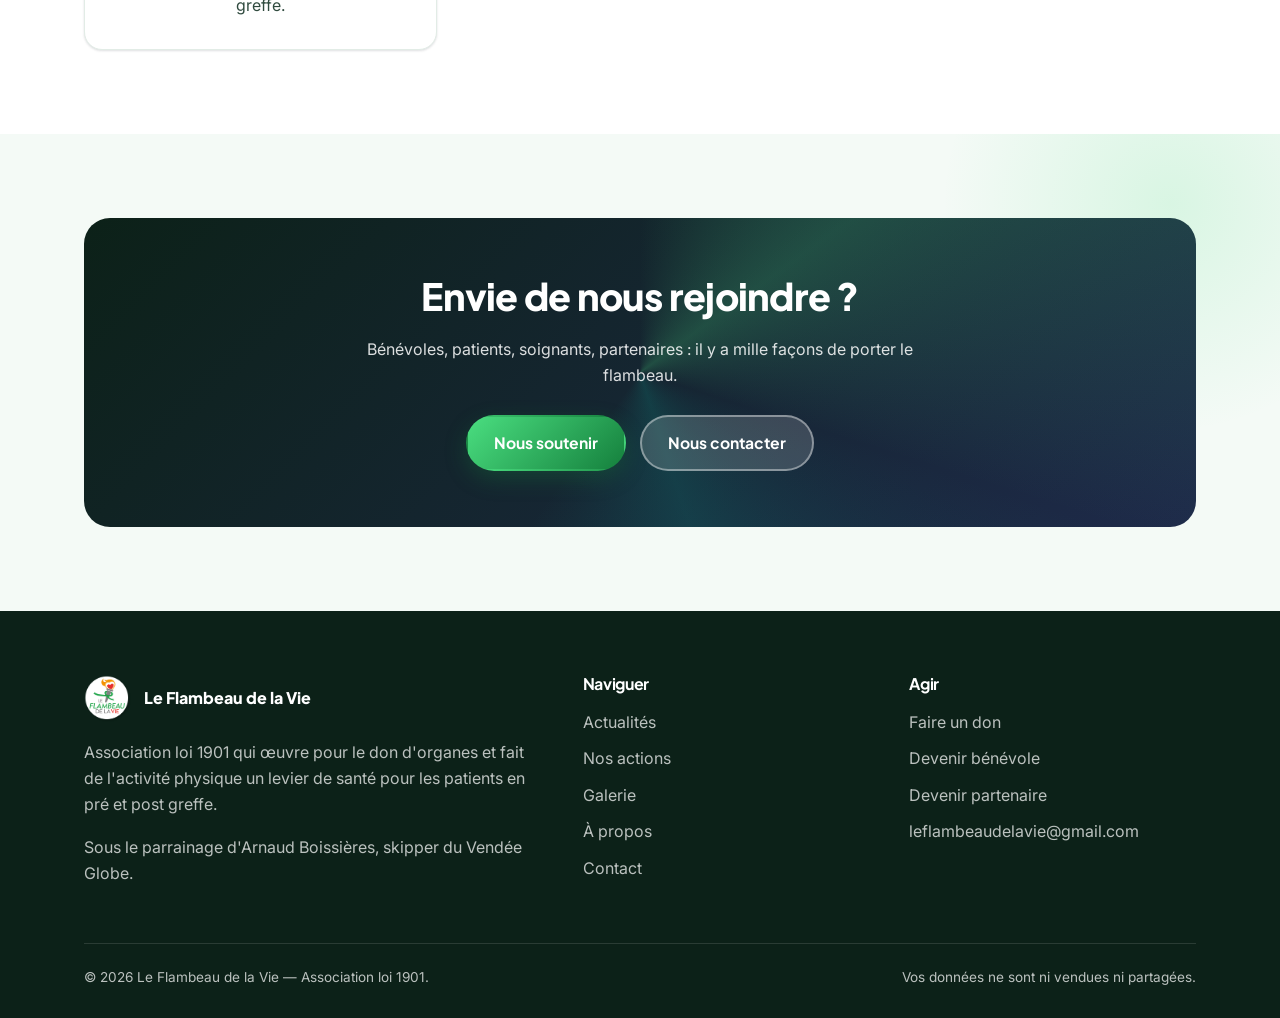
==== commit 02c2cb01: "Add team section on About page (Michel Baujard, Johanna Barbier) - Founder feature card for Michel B" ====
--- a/a-propos.html
+++ b/a-propos.html
@@ -76,7 +76,55 @@
   </div>
 </section>
 
-<section class="section">
+<section class="section" id="equipe">
+  <div class="container">
+    <div class="center reveal" style="max-width:640px;margin:0 auto 46px;">
+      <span class="eyebrow">L'équipe</span>
+      <h2>Celles et ceux qui <span class="grad-text">portent le flambeau</span></h2>
+      <p>Des parcours engagés à l'interface du sport, de la santé et de la solidarité.</p>
+    </div>
+
+    <div class="founder reveal">
+      <div class="founder__aside">
+        <div class="avatar">MB</div>
+        <h3>Michel Baujard</h3>
+        <span class="founder__role">Porteur du projet &amp; fondateur</span>
+        <div class="founder__badges">
+          <span>Sport-santé pré &amp; post greffe</span>
+          <span>Sensibilisation au don</span>
+          <span>Recherche</span>
+          <span>Founder of “Torch of Life”</span>
+        </div>
+      </div>
+      <div class="founder__body">
+        <p>Engagé dans le champ du sport, de la santé et du monde associatif, je porte aujourd'hui le projet <strong>Le Flambeau de la Vie</strong>, une initiative visant à promouvoir le sport-santé en transplantation et à sensibiliser au don d'organes par l'activité physique.</p>
+        <p>Personnellement concerné par la transplantation, je suis convaincu que <strong>le sport constitue un levier majeur de santé, de reconstruction et d'inclusion après la greffe</strong>.</p>
+        <p>Je participe activement aux recherches innovantes dans le domaine de la transplantation afin de représenter le point de vue du patient (IA, xénogreffe…) et d'accélérer la mise en place des innovations.</p>
+        <p style="margin-bottom:.4rem;">Mon engagement s'inscrit à l'interface de plusieurs univers :</p>
+        <ul class="two-worlds">
+          <li>Sport &amp; santé</li>
+          <li>Santé publique &amp; transplantation</li>
+          <li>Recherche participative au bénéfice des patients</li>
+          <li>Engagement associatif</li>
+          <li>Partenariats institutionnels &amp; RSE</li>
+        </ul>
+        <p>À travers Le Flambeau de la Vie, je souhaite fédérer professionnels de santé, collectivités, associations, chercheurs et entreprises autour d'un message simple et essentiel : <strong>le don d'organes sauve des vies et permet de les vivre pleinement.</strong></p>
+        <blockquote class="founder__quote">🔥 <em>Transmettre le flambeau, c'est transmettre la vie.</em></blockquote>
+      </div>
+    </div>
+
+    <div class="grid grid-3 reveal" style="margin-top:34px;">
+      <article class="card person-card">
+        <div class="avatar avatar--teal">JB</div>
+        <h3>Johanna Barbier</h3>
+        <span class="founder__role">Infirmière au service de l'association</span>
+        <p>Infirmière, Johanna met son expertise du soin au service des patients et de l'association, en accompagnant la démarche sport-santé avant et après la greffe.</p>
+      </article>
+    </div>
+  </div>
+</section>
+
+<section class="section section--soft">
   <div class="container">
     <div class="cta-band reveal">
       <h2>Envie de nous rejoindre ?</h2>
--- a/assets/css/style.css
+++ b/assets/css/style.css
@@ -360,6 +360,51 @@
 .more { position: relative; }
 .more:hover { text-decoration: none; }
 
+/* ============================================================
+   Team / people
+   ============================================================ */
+.founder {
+  display: grid; grid-template-columns: 300px 1fr; gap: 40px; align-items: start;
+  background: #fff; border: 1px solid var(--line); border-radius: 26px;
+  padding: 40px; box-shadow: var(--shadow-md); position: relative; overflow: hidden;
+}
+.founder::before {
+  content: ""; position: absolute; inset: 0 0 auto 0; height: 5px;
+  background: linear-gradient(90deg, var(--flame-400), var(--emerald-700), var(--teal-500));
+}
+.founder__aside { text-align: center; position: sticky; top: 100px; }
+.avatar {
+  width: 150px; height: 150px; border-radius: 50%; margin: 0 auto 18px; display: grid; place-items: center;
+  font-family: var(--display); font-weight: 800; font-size: 3rem; color: #fff; overflow: hidden;
+  background: linear-gradient(135deg, var(--flame-400), var(--emerald-700));
+  box-shadow: 0 14px 34px rgba(4,120,87,.32); position: relative;
+}
+.avatar img { width: 100%; height: 100%; object-fit: cover; }
+.avatar--teal { background: linear-gradient(135deg, var(--teal-500), var(--teal-600)); box-shadow: 0 14px 34px rgba(13,148,136,.3); }
+.founder__aside h3 { margin: 0 0 4px; font-size: 1.35rem; }
+.founder__role { color: var(--flame-600); font-weight: 700; font-family: var(--display); font-size: .95rem; }
+.founder__badges { display: flex; flex-wrap: wrap; gap: 8px; justify-content: center; margin-top: 14px; }
+.founder__badges span { font-size: .74rem; font-weight: 600; color: var(--ink-700); background: var(--bg-warm); border: 1px solid var(--line); border-radius: 999px; padding: 5px 11px; }
+.founder__body p { margin-bottom: 1rem; }
+.founder__quote {
+  font-family: var(--display); font-weight: 700; font-size: 1.25rem; color: var(--ink-900);
+  border-left: 4px solid var(--flame-400); padding: 6px 0 6px 20px; margin: 22px 0 0; line-height: 1.4;
+}
+.founder__quote em { font-style: normal; }
+.two-worlds { list-style: none; padding: 0; margin: 16px 0; display: grid; grid-template-columns: 1fr 1fr; gap: 8px 22px; }
+.two-worlds li { position: relative; padding-left: 24px; font-weight: 600; color: var(--ink-700); }
+.two-worlds li::before { content: "🔥"; position: absolute; left: 0; font-size: .85rem; }
+@media (max-width: 760px) {
+  .founder { grid-template-columns: 1fr; gap: 26px; padding: 28px; }
+  .founder__aside { position: static; }
+  .two-worlds { grid-template-columns: 1fr; }
+}
+
+.person-card { text-align: center; }
+.person-card .avatar { width: 104px; height: 104px; font-size: 2.1rem; }
+.person-card h3 { margin: 0 0 2px; }
+.person-card .founder__role { display: block; margin-bottom: 10px; }
+
 /* Respect reduced motion */
 @media (prefers-reduced-motion: reduce) {
   *, .hero__bg img, .cta-band::before, .banner::after, .hero__overlay::after { animation: none !important; transition: none !important; }
